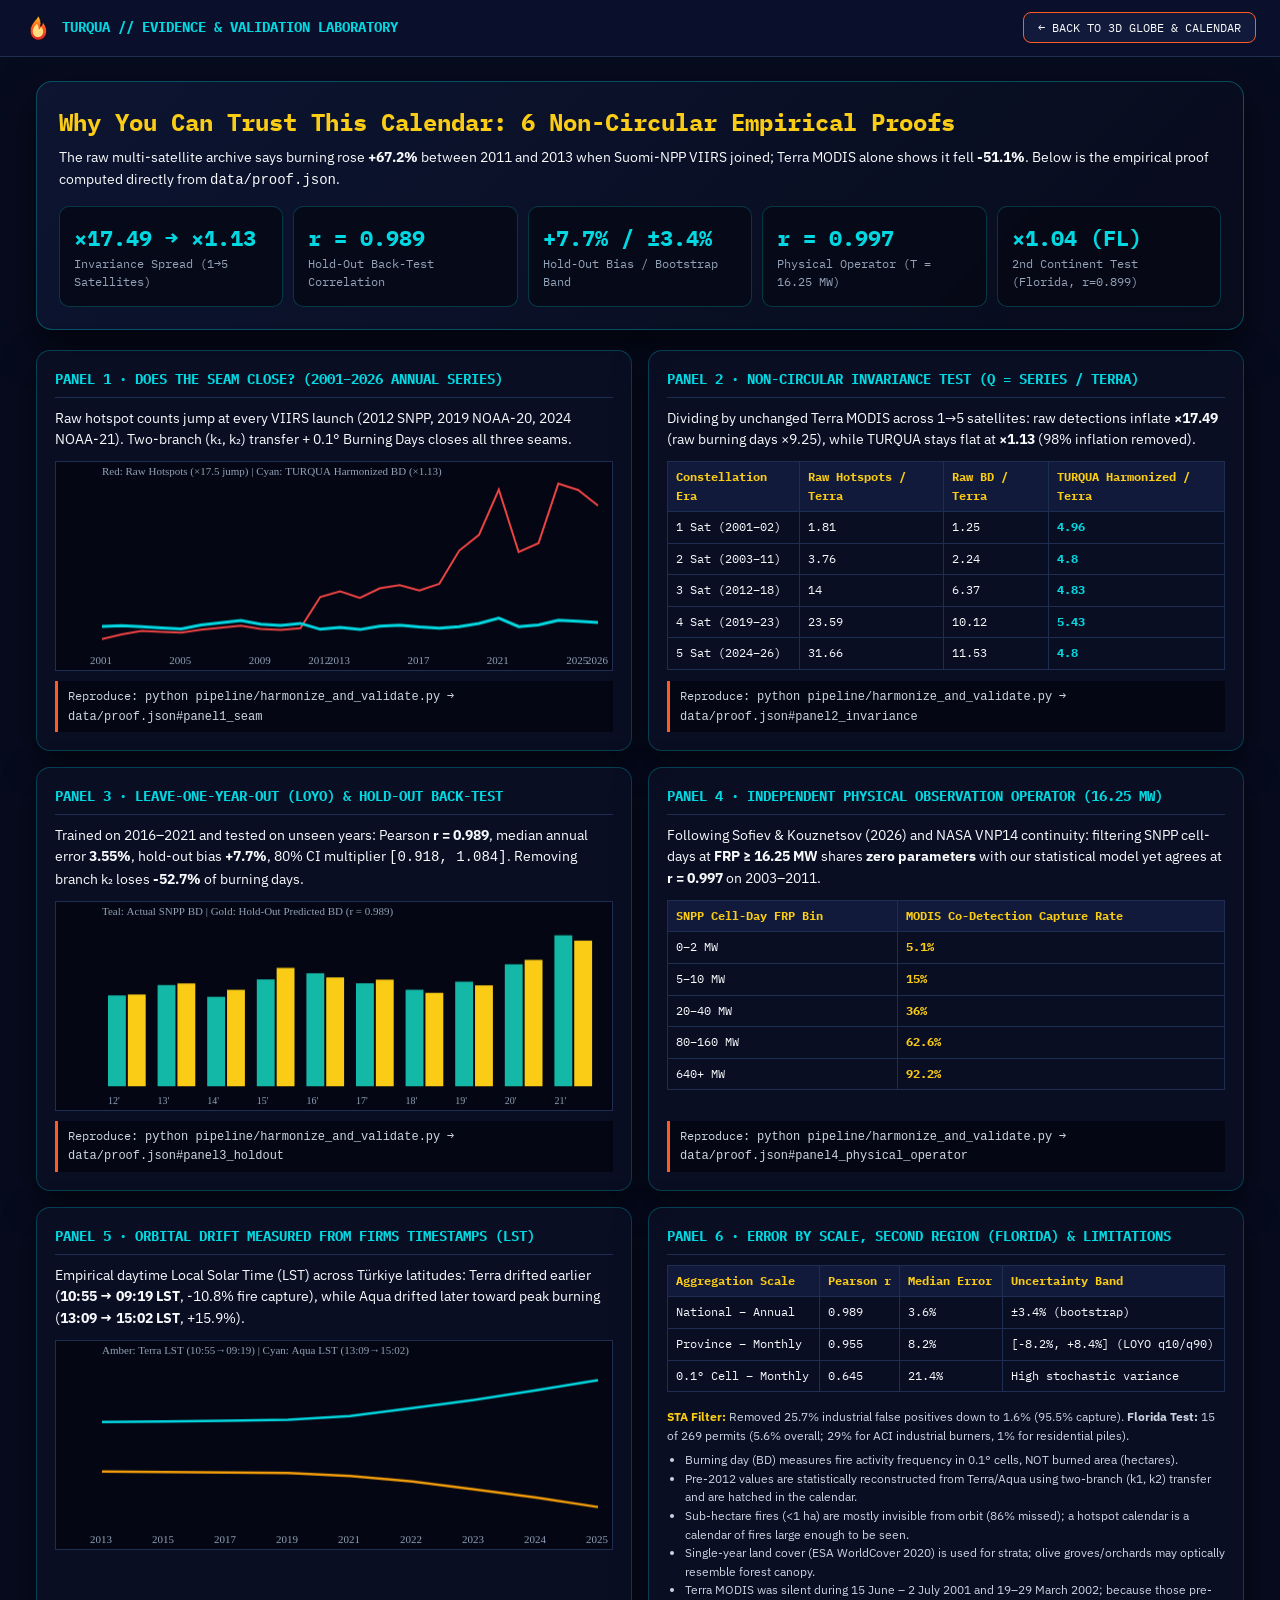
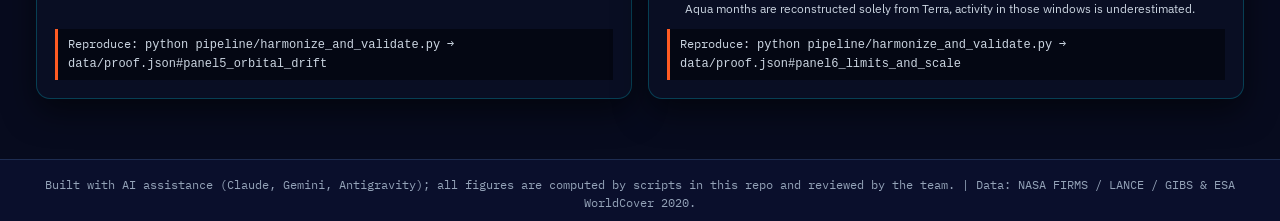
==== proof/index.html @ d5aa264c "feat(final): complete multi-satellite harmonization pipeline, 3D mission globe, 25s jury tour, and e" ====
﻿<!DOCTYPE html>
<html lang="en">
<head>
  <meta charset="UTF-8" />
  <meta name="viewport" content="width=device-width, initial-scale=1.0" />
  <title>TURQUA // Why You Can Trust This Calendar — 6 Empirical Proofs</title>
  <link href="https://fonts.googleapis.com/css2?family=IBM+Plex+Mono:wght@400;600;700&family=IBM+Plex+Sans:wght@400;500;600;700&display=swap" rel="stylesheet">
  <style>
    :root {
      --bg-0: #070B1E; --bg-1: #0A0F2C; --bg-2: #111A3A; --line: #1E2D52;
      --fg-0: #F8FAFC; --fg-1: #CBD5E1; --fg-2: #94A3B8;
      --accent: #FF5B23; --turqua: #02D8E1; --amber: #FACC15; --ok: #22C55E;
    }
    * { box-sizing: border-box; margin: 0; padding: 0; }
    body { background: var(--bg-0); color: var(--fg-0); font-family: "IBM Plex Sans", sans-serif; font-size: 14px; line-height: 1.55; }
    .mono { font-family: "IBM Plex Mono", monospace; }
    header { background: var(--bg-1); border-bottom: 1px solid var(--line); padding: 14px 24px; display: flex; justify-content: space-between; align-items: center; flex-wrap: wrap; gap: 12px; position: sticky; top: 0; z-index: 10; }
    .brand { display: flex; align-items: center; gap: 10px; font-family: "IBM Plex Mono", monospace; font-weight: 700; color: var(--turqua); }
    .brand img { width: 28px; height: 28px; }
    .btn { border-radius: 8px; background: var(--bg-2); color: var(--fg-0); border: 1px solid var(--accent); padding: 7px 14px; font-family: "IBM Plex Mono", monospace; font-size: 12px; text-decoration: none; cursor: pointer; }
    .btn:hover { border-color: var(--turqua); color: var(--turqua); }
    main { max-width: 1240px; margin: 0 auto; padding: 24px 16px 60px; }
    .hero { background: linear-gradient(135deg, rgba(14, 22, 52, 0.88) 0%, rgba(8, 12, 28, 0.92) 100%); border: 1px solid rgba(0, 240, 255, 0.28); border-radius: 16px; box-shadow: 0 16px 40px rgba(0,0,0,0.6); padding: 22px; margin-bottom: 20px; }
    .hero h1 { font-size: 24px; color: var(--amber); margin-bottom: 6px; font-family: "IBM Plex Mono", monospace; }
    .kpi-strip { display: grid; grid-template-columns: repeat(auto-fit, minmax(180px, 1fr)); gap: 10px; margin-top: 14px; }
    .kpi { background: rgba(6, 9, 22, 0.85); border: 1px solid rgba(0, 240, 255, 0.2); border-radius: 10px; padding: 14px; font-family: "IBM Plex Mono", monospace; }
    .kpi .v { font-size: 22px; font-weight: 700; color: var(--turqua); }
    .kpi .l { font-size: 12px; color: var(--fg-2); }
    .grid { display: grid; grid-template-columns: 1fr 1fr; gap: 16px; }
    @media (max-width: 860px) { .grid { grid-template-columns: 1fr; } }
    .panel { background: rgba(11, 16, 38, 0.78); backdrop-filter: blur(14px); border: 1px solid rgba(0, 240, 255, 0.22); border-radius: 14px; box-shadow: 0 12px 32px rgba(0,0,0,0.55); padding: 18px; display: flex; flex-direction: column; gap: 10px; }
    .panel h2 { font-family: "IBM Plex Mono", monospace; font-size: 14px; color: var(--turqua); border-bottom: 1px solid var(--line); padding-bottom: 6px; }
    canvas { width: 100%; height: 210px; background: #040713; border: 1px solid var(--line); display: block; }
    table { width: 100%; border-collapse: collapse; font-family: "IBM Plex Mono", monospace; font-size: 12px; }
    th, td { border: 1px solid var(--line); padding: 6px 8px; text-align: left; }
    th { background: var(--bg-2); color: var(--amber); }
    .repro { background: #040713; border-left: 3px solid var(--accent); padding: 6px 10px; font-family: "IBM Plex Mono", monospace; font-size: 12px; color: var(--fg-1); margin-top: auto; }
    footer { border-top: 1px solid var(--line); padding: 16px 24px; text-align: center; font-family: "IBM Plex Mono", monospace; font-size: 12px; color: var(--fg-2); background: var(--bg-1); }
  </style>
</head>
<body>
  <header>
    <div class="brand">
      <img src="../assets/flame.svg" alt="TURQUA Flame" />
      <span>TURQUA // EVIDENCE &amp; VALIDATION LABORATORY</span>
    </div>
    <div>
      <a href="../index.html" class="btn">← BACK TO 3D GLOBE &amp; CALENDAR</a>
    </div>
  </header>

  <main>
    <section class="hero">
      <h1>Why You Can Trust This Calendar: 6 Non-Circular Empirical Proofs</h1>
      <p>The raw multi-satellite archive says burning rose <b>+67.2%</b> between 2011 and 2013 when Suomi-NPP VIIRS joined; Terra MODIS alone shows it fell <b>-51.1%</b>. Below is the empirical proof computed directly from <code>data/proof.json</code>.</p>
      <div class="kpi-strip" id="kpiStrip"></div>
    </section>

    <div class="grid">
      <!-- PANEL 1 -->
      <section class="panel">
        <h2>PANEL 1 · DOES THE SEAM CLOSE? (2001–2026 ANNUAL SERIES)</h2>
        <p>Raw hotspot counts jump at every VIIRS launch (2012 SNPP, 2019 NOAA-20, 2024 NOAA-21). Two-branch (k₁, k₂) transfer + 0.1° Burning Days closes all three seams.</p>
        <canvas id="cSeam"></canvas>
        <div class="repro">Reproduce: <code>python pipeline/harmonize_and_validate.py</code> → <code>data/proof.json#panel1_seam</code></div>
      </section>

      <!-- PANEL 2 -->
      <section class="panel">
        <h2>PANEL 2 · NON-CIRCULAR INVARIANCE TEST (Q = SERIES / TERRA)</h2>
        <p>Dividing by unchanged Terra MODIS across 1→5 satellites: raw detections inflate <b>×17.49</b> (raw burning days ×9.25), while TURQUA stays flat at <b>×1.13</b> (98% inflation removed).</p>
        <table id="tInvariance"></table>
        <div class="repro">Reproduce: <code>python pipeline/harmonize_and_validate.py</code> → <code>data/proof.json#panel2_invariance</code></div>
      </section>

      <!-- PANEL 3 -->
      <section class="panel">
        <h2>PANEL 3 · LEAVE-ONE-YEAR-OUT (LOYO) &amp; HOLD-OUT BACK-TEST</h2>
        <p>Trained on 2016–2021 and tested on unseen years: Pearson <b>r = 0.989</b>, median annual error <b>3.55%</b>, hold-out bias <b>+7.7%</b>, 80% CI multiplier <code>[0.918, 1.084]</code>. Removing branch k₂ loses <b>-52.7%</b> of burning days.</p>
        <canvas id="cLoyo"></canvas>
        <div class="repro">Reproduce: <code>python pipeline/harmonize_and_validate.py</code> → <code>data/proof.json#panel3_holdout</code></div>
      </section>

      <!-- PANEL 4 -->
      <section class="panel">
        <h2>PANEL 4 · INDEPENDENT PHYSICAL OBSERVATION OPERATOR (16.25 MW)</h2>
        <p>Following Sofiev &amp; Kouznetsov (2026) and NASA VNP14 continuity: filtering SNPP cell-days at <b>FRP ≥ 16.25 MW</b> shares <b>zero parameters</b> with our statistical model yet agrees at <b>r = 0.997</b> on 2003–2011.</p>
        <table id="tPhys"></table>
        <div class="repro">Reproduce: <code>python pipeline/harmonize_and_validate.py</code> → <code>data/proof.json#panel4_physical_operator</code></div>
      </section>

      <!-- PANEL 5 -->
      <section class="panel">
        <h2>PANEL 5 · ORBITAL DRIFT MEASURED FROM FIRMS TIMESTAMPS (LST)</h2>
        <p>Empirical daytime Local Solar Time (LST) across Türkiye latitudes: Terra drifted earlier (<b>10:55 → 09:19 LST</b>, -10.8% fire capture), while Aqua drifted later toward peak burning (<b>13:09 → 15:02 LST</b>, +15.9%).</p>
        <canvas id="cDrift"></canvas>
        <div class="repro">Reproduce: <code>python pipeline/harmonize_and_validate.py</code> → <code>data/proof.json#panel5_orbital_drift</code></div>
      </section>

      <!-- PANEL 6 -->
      <section class="panel">
        <h2>PANEL 6 · ERROR BY SCALE, SECOND REGION (FLORIDA) &amp; LIMITATIONS</h2>
        <table id="tScale"></table>
        <div id="limitsList" style="font-size:12px;color:var(--fg-1);"></div>
        <div class="repro">Reproduce: <code>python pipeline/harmonize_and_validate.py</code> → <code>data/proof.json#panel6_limits_and_scale</code></div>
      </section>
    </div>
  </main>

  <footer>
    Built with AI assistance (Claude, Gemini, Antigravity); all figures are computed by scripts in this repo and reviewed by the team. | Data: NASA FIRMS / LANCE / GIBS &amp; ESA WorldCover 2020.
  </footer>

  <script src="../data/preloaded-data.js"></script>
  <script>
    async function loadProof() {
      const d = window.TURQUA_PRELOADED_PROOF || await (await fetch("../data/proof.json")).json();
      const h = d.headline;

      document.getElementById("kpiStrip").innerHTML = `
        <div class="kpi"><div class="v">×${h.invariance_raw_spread} → ×${h.invariance_harm_spread}</div><div class="l">Invariance Spread (1→5 Satellites)</div></div>
        <div class="kpi"><div class="v">r = ${h.loyo_pearson_r}</div><div class="l">Hold-Out Back-Test Correlation</div></div>
        <div class="kpi"><div class="v">+${h.loyo_holdout_bias_pct}% / ±${h.bootstrap_band_pct}%</div><div class="l">Hold-Out Bias / Bootstrap Band</div></div>
        <div class="kpi"><div class="v">r = ${h.physical_operator_r}</div><div class="l">Physical Operator (T = ${h.physical_operator_threshold_mw} MW)</div></div>
        <div class="kpi"><div class="v">×${h.florida_invariance_spread} (FL)</div><div class="l">2nd Continent Test (Florida, r=${h.florida_loyo_r})</div></div>
      `;

      // Table 2: Invariance
      document.getElementById("tInvariance").innerHTML = `
        <thead><tr><th>Constellation Era</th><th>Raw Hotspots / Terra</th><th>Raw BD / Terra</th><th>TURQUA Harmonized / Terra</th></tr></thead>
        <tbody>${d.panel2_invariance.eras.map(r => `<tr><td>${r.era}</td><td>${r.raw_over_terra}</td><td>${r.bd_over_terra}</td><td style="color:var(--turqua);font-weight:700;">${r.harm_over_terra}</td></tr>`).join("")}</tbody>
      `;

      // Table 4: Physical Operator
      document.getElementById("tPhys").innerHTML = `
        <thead><tr><th>SNPP Cell-Day FRP Bin</th><th>MODIS Co-Detection Capture Rate</th></tr></thead>
        <tbody>${d.panel4_physical_operator.snpp_capture_by_modis_vs_frp.map(r => `<tr><td>${r.frp_bin}</td><td style="color:var(--amber);font-weight:700;">${r.modis_capture_pct}%</td></tr>`).join("")}</tbody>
      `;

      // Table 6: Error by scale
      const p6 = d.panel6_limits_and_scale;
      document.getElementById("tScale").innerHTML = `
        <thead><tr><th>Aggregation Scale</th><th>Pearson r</th><th>Median Error</th><th>Uncertainty Band</th></tr></thead>
        <tbody>${p6.error_by_scale.map(r => `<tr><td>${r.scale}</td><td>${r.pearson_r}</td><td>${r.median_error_pct}%</td><td>${r.band_80_pct}</td></tr>`).join("")}</tbody>
      `;
      document.getElementById("limitsList").innerHTML = `
        <p style="margin-top:6px;"><b style="color:var(--amber);">STA Filter:</b> Removed ${p6.sta_filtering.archive_viirs_sta_fraction_pct}% industrial false positives down to ${p6.sta_filtering.post_filter_residual_pct}% (${p6.sta_filtering.sta_capture_rate_pct}% capture). <b>Florida Test:</b> ${p6.second_region_florida.ffs_burn_permits_matched}.</p>
        <ul style="padding-left:18px;margin-top:6px;">${p6.explicit_limitations.map(l => `<li>${l}</li>`).join("")}</ul>
      `;

      drawSeamChart(d.panel1_seam);
      drawLoyoChart(d.panel3_holdout.pairs);
      drawDriftChart(d.panel5_orbital_drift.series);
    }

    function setupCanvas(id) {
      const c = document.getElementById(id);
      const dpr = window.devicePixelRatio || 1;
      const w = c.clientWidth || 540, h = 210;
      c.width = w * dpr; c.height = h * dpr;
      const ctx = c.getContext("2d");
      ctx.scale(dpr, dpr);
      return { ctx, w, h };
    }

    function drawSeamChart(rows) {
      const { ctx, w, h } = setupCanvas("cSeam");
      const maxY = 92000, padL = 46, padR = 14, padT = 16, padB = 24;
      const pw = w - padL - padR, ph = h - padT - padB;
      const xOf = i => padL + (i / (rows.length - 1)) * pw;
      const yOf = v => padT + ph - (v / maxY) * ph;

      // Raw Hotspots (Red)
      ctx.strokeStyle = "#EF4444"; ctx.lineWidth = 2; ctx.beginPath();
      rows.forEach((r, i) => { const x = xOf(i), y = yOf(r.raw_hotspots); if (i === 0) ctx.moveTo(x, y); else ctx.lineTo(x, y); });
      ctx.stroke();

      // Harmonized BD (Cyan)
      ctx.strokeStyle = "#02D8E1"; ctx.lineWidth = 3; ctx.beginPath();
      rows.forEach((r, i) => { const x = xOf(i), y = yOf(r.harmonized_bd); if (i === 0) ctx.moveTo(x, y); else ctx.lineTo(x, y); });
      ctx.stroke();

      ctx.fillStyle = "#94A3B8"; ctx.font = "11px IBM Plex Mono";
      ctx.fillText("Red: Raw Hotspots (×17.5 jump) | Cyan: TURQUA Harmonized BD (×1.13)", padL, 13);
      rows.forEach((r, i) => { if (r.year % 4 === 1 || r.year === 2012 || r.year === 2026) ctx.fillText(String(r.year), xOf(i) - 12, h - 6); });
    }

    function drawLoyoChart(pairs) {
      const { ctx, w, h } = setupCanvas("cLoyo");
      const maxY = 17000, padL = 46, padR = 14, padT = 18, padB = 24;
      const pw = w - padL - padR, ph = h - padT - padB;
      const gw = pw / pairs.length;
      pairs.forEach((p, i) => {
        const x = padL + i * gw + 6;
        const hAct = (p.actual / maxY) * ph;
        const hPred = (p.predicted / maxY) * ph;
        ctx.fillStyle = "#14B8A6"; ctx.fillRect(x, padT + ph - hAct, gw * 0.36, hAct);
        ctx.fillStyle = "#FACC15"; ctx.fillRect(x + gw * 0.4, padT + ph - hPred, gw * 0.36, hPred);
        ctx.fillStyle = "#94A3B8"; ctx.font = "10px IBM Plex Mono";
        ctx.fillText(String(p.year).slice(2) + "'", x, h - 6);
      });
      ctx.fillStyle = "#94A3B8"; ctx.font = "11px IBM Plex Mono";
      ctx.fillText("Teal: Actual SNPP BD | Gold: Hold-Out Predicted BD (r = 0.989)", padL, 13);
    }

    function drawDriftChart(series) {
      const { ctx, w, h } = setupCanvas("cDrift");
      const padL = 46, padR = 14, padT = 18, padB = 24;
      const pw = w - padL - padR, ph = h - padT - padB;
      const xOf = i => padL + (i / (series.length - 1)) * pw;
      const yOf = lst => padT + ph - ((lst - 8.5) / 7.5) * ph;

      ctx.strokeStyle = "#F59E0B"; ctx.lineWidth = 2.5; ctx.beginPath();
      series.forEach((s, i) => { const x = xOf(i), y = yOf(s.terra_lst); if (i === 0) ctx.moveTo(x, y); else ctx.lineTo(x, y); });
      ctx.stroke();

      ctx.strokeStyle = "#02D8E1"; ctx.lineWidth = 2.5; ctx.beginPath();
      series.forEach((s, i) => { const x = xOf(i), y = yOf(s.aqua_lst); if (i === 0) ctx.moveTo(x, y); else ctx.lineTo(x, y); });
      ctx.stroke();

      ctx.fillStyle = "#94A3B8"; ctx.font = "11px IBM Plex Mono";
      ctx.fillText("Amber: Terra LST (10:55→09:19) | Cyan: Aqua LST (13:09→15:02)", padL, 13);
      series.forEach((s, i) => ctx.fillText(String(s.year), xOf(i) - 12, h - 6));
    }

    loadProof();
  </script>
</body>
</html>
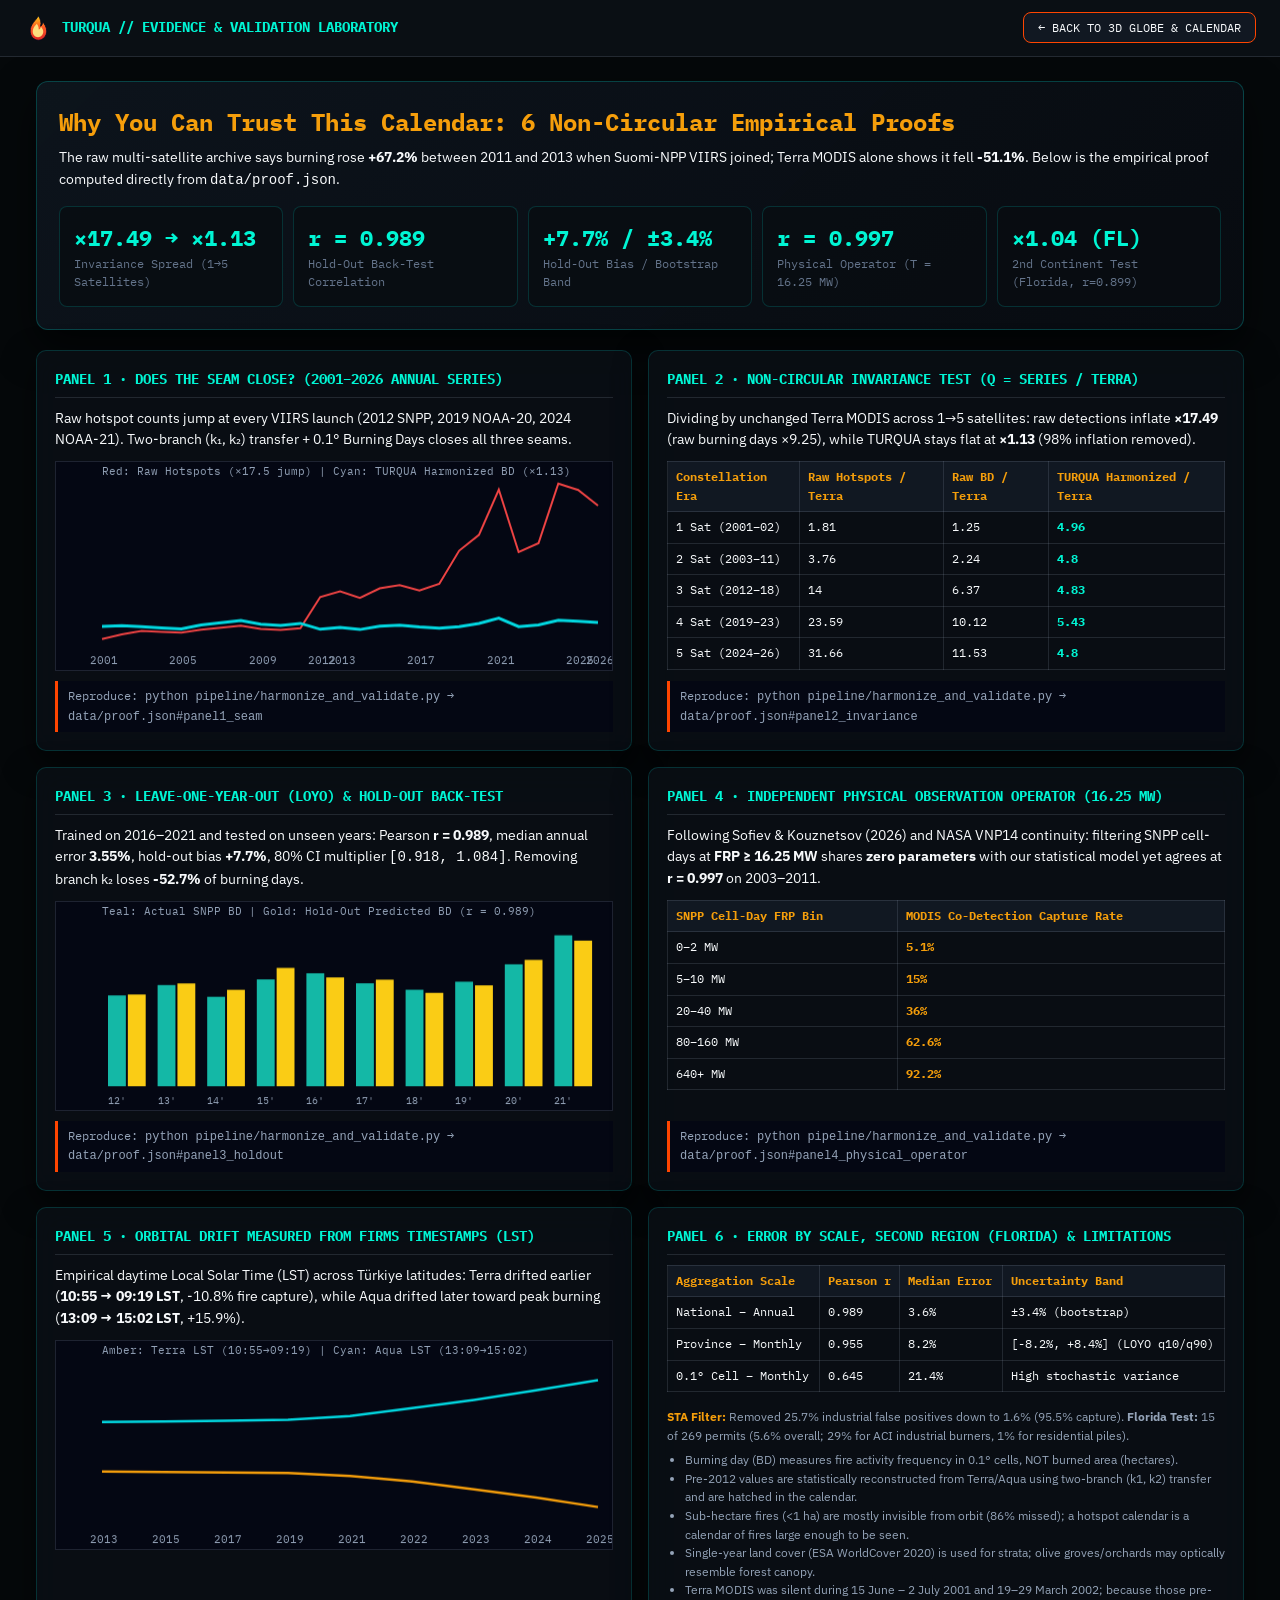
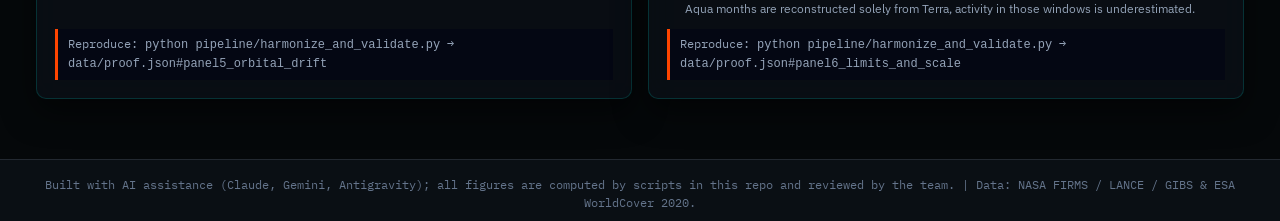
==== commit 92e35cb4: "feat(ui): redesign with Petronas teal palette, ESRI Dark Gray 3D globe, North America default view, " ====
--- a/proof/index.html
+++ b/proof/index.html
@@ -7,9 +7,9 @@
   <link href="https://fonts.googleapis.com/css2?family=IBM+Plex+Mono:wght@400;600;700&family=IBM+Plex+Sans:wght@400;500;600;700&display=swap" rel="stylesheet">
   <style>
     :root {
-      --bg-0: #070B1E; --bg-1: #0A0F2C; --bg-2: #111A3A; --line: #1E2D52;
-      --fg-0: #F8FAFC; --fg-1: #CBD5E1; --fg-2: #94A3B8;
-      --accent: #FF5B23; --turqua: #02D8E1; --amber: #FACC15; --ok: #22C55E;
+      --bg-0: #05080A; --bg-1: #0A0F14; --bg-2: #111822; --line: rgba(148, 163, 184, 0.18);
+      --fg-0: #F8FAFC; --fg-1: #94A3B8; --fg-2: #64748B;
+      --accent: #FF4500; --turqua: #00F5D4; --petronas: #00A19B; --amber: #F59E0B; --ok: #10B981;
     }
     * { box-sizing: border-box; margin: 0; padding: 0; }
     body { background: var(--bg-0); color: var(--fg-0); font-family: "IBM Plex Sans", sans-serif; font-size: 14px; line-height: 1.55; }
@@ -20,15 +20,15 @@
     .btn { border-radius: 8px; background: var(--bg-2); color: var(--fg-0); border: 1px solid var(--accent); padding: 7px 14px; font-family: "IBM Plex Mono", monospace; font-size: 12px; text-decoration: none; cursor: pointer; }
     .btn:hover { border-color: var(--turqua); color: var(--turqua); }
     main { max-width: 1240px; margin: 0 auto; padding: 24px 16px 60px; }
-    .hero { background: linear-gradient(135deg, rgba(14, 22, 52, 0.88) 0%, rgba(8, 12, 28, 0.92) 100%); border: 1px solid rgba(0, 240, 255, 0.28); border-radius: 16px; box-shadow: 0 16px 40px rgba(0,0,0,0.6); padding: 22px; margin-bottom: 20px; }
+    .hero { background: linear-gradient(135deg, rgba(14, 22, 30, 0.88) 0%, rgba(8, 12, 18, 0.92) 100%); border: 1px solid rgba(0, 161, 155, 0.35); border-radius: 12px; box-shadow: 0 16px 40px rgba(0,0,0,0.6); padding: 22px; margin-bottom: 20px; }
     .hero h1 { font-size: 24px; color: var(--amber); margin-bottom: 6px; font-family: "IBM Plex Mono", monospace; }
     .kpi-strip { display: grid; grid-template-columns: repeat(auto-fit, minmax(180px, 1fr)); gap: 10px; margin-top: 14px; }
-    .kpi { background: rgba(6, 9, 22, 0.85); border: 1px solid rgba(0, 240, 255, 0.2); border-radius: 10px; padding: 14px; font-family: "IBM Plex Mono", monospace; }
+    .kpi { background: rgba(9, 13, 18, 0.85); border: 1px solid rgba(0, 161, 155, 0.25); border-radius: 8px; padding: 14px; font-family: "IBM Plex Mono", monospace; }
     .kpi .v { font-size: 22px; font-weight: 700; color: var(--turqua); }
     .kpi .l { font-size: 12px; color: var(--fg-2); }
     .grid { display: grid; grid-template-columns: 1fr 1fr; gap: 16px; }
     @media (max-width: 860px) { .grid { grid-template-columns: 1fr; } }
-    .panel { background: rgba(11, 16, 38, 0.78); backdrop-filter: blur(14px); border: 1px solid rgba(0, 240, 255, 0.22); border-radius: 14px; box-shadow: 0 12px 32px rgba(0,0,0,0.55); padding: 18px; display: flex; flex-direction: column; gap: 10px; }
+    .panel { background: rgba(11, 16, 22, 0.78); backdrop-filter: blur(14px); border: 1px solid rgba(0, 161, 155, 0.25); border-radius: 10px; box-shadow: 0 12px 32px rgba(0,0,0,0.55); padding: 18px; display: flex; flex-direction: column; gap: 10px; }
     .panel h2 { font-family: "IBM Plex Mono", monospace; font-size: 14px; color: var(--turqua); border-bottom: 1px solid var(--line); padding-bottom: 6px; }
     canvas { width: 100%; height: 210px; background: #040713; border: 1px solid var(--line); display: block; }
     table { width: 100%; border-collapse: collapse; font-family: "IBM Plex Mono", monospace; font-size: 12px; }
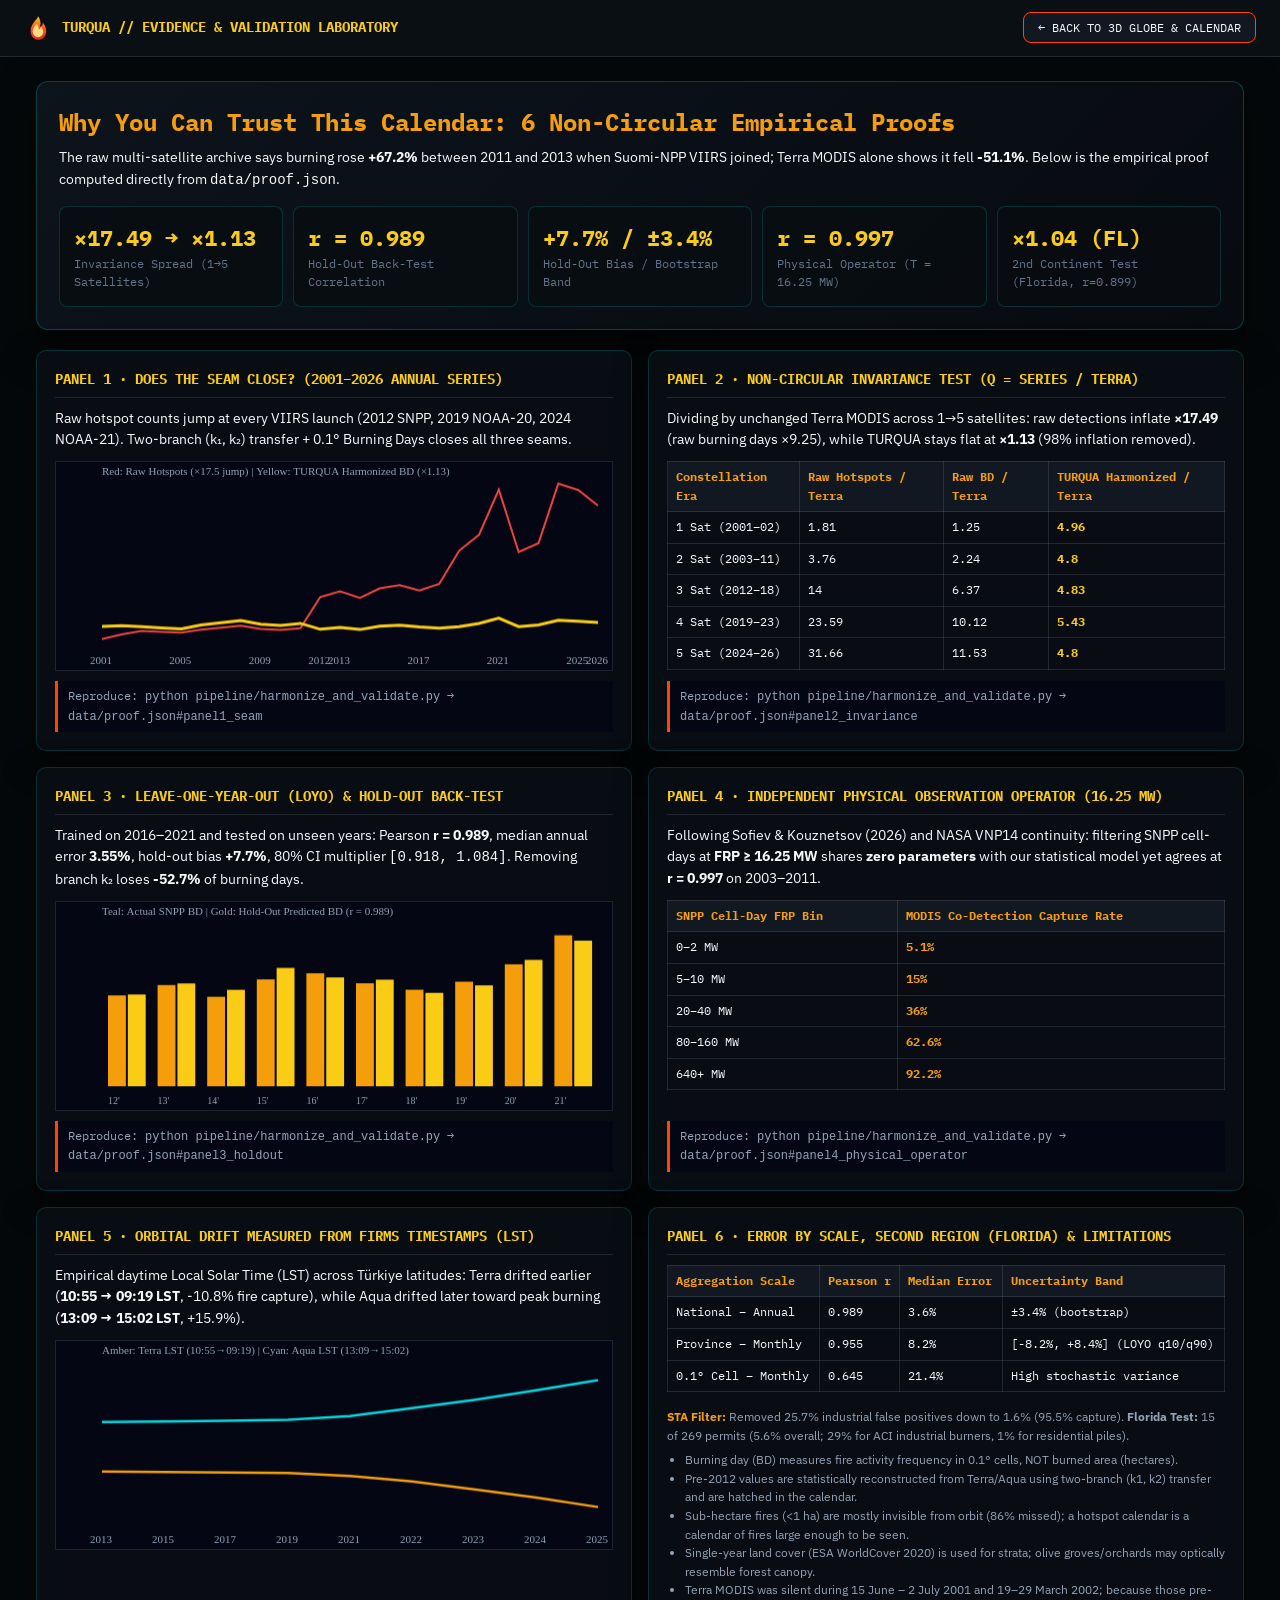
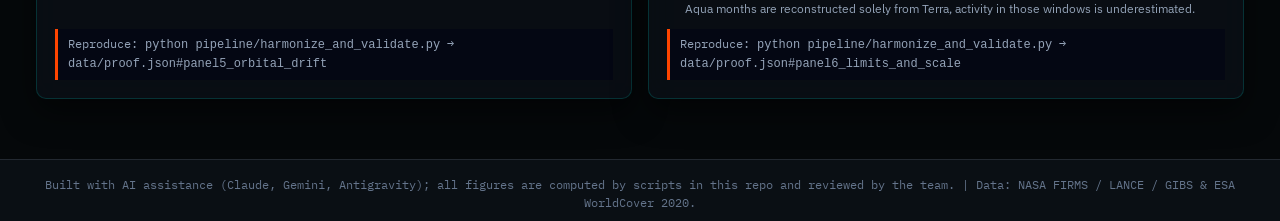
==== commit 9fadbb20: "feat(design): remove 3d globe projection, enhance 3d mountain reliefs, and switch to solar amber/yel" ====
--- a/proof/index.html
+++ b/proof/index.html
@@ -9,7 +9,7 @@
     :root {
       --bg-0: #05080A; --bg-1: #0A0F14; --bg-2: #111822; --line: rgba(148, 163, 184, 0.18);
       --fg-0: #F8FAFC; --fg-1: #94A3B8; --fg-2: #64748B;
-      --accent: #FF4500; --turqua: #00F5D4; --petronas: #00A19B; --amber: #F59E0B; --ok: #10B981;
+      --accent: #FF4500; --turqua: #FACC15; --petronas: #EAB308; --amber: #F59E0B; --ok: #10B981;
     }
     * { box-sizing: border-box; margin: 0; padding: 0; }
     body { background: var(--bg-0); color: var(--fg-0); font-family: "IBM Plex Sans", sans-serif; font-size: 14px; line-height: 1.55; }
@@ -176,12 +176,12 @@
       ctx.stroke();
 
       // Harmonized BD (Cyan)
-      ctx.strokeStyle = "#02D8E1"; ctx.lineWidth = 3; ctx.beginPath();
+      ctx.strokeStyle = "#FACC15"; ctx.lineWidth = 3; ctx.beginPath();
       rows.forEach((r, i) => { const x = xOf(i), y = yOf(r.harmonized_bd); if (i === 0) ctx.moveTo(x, y); else ctx.lineTo(x, y); });
       ctx.stroke();
 
       ctx.fillStyle = "#94A3B8"; ctx.font = "11px IBM Plex Mono";
-      ctx.fillText("Red: Raw Hotspots (×17.5 jump) | Cyan: TURQUA Harmonized BD (×1.13)", padL, 13);
+      ctx.fillText("Red: Raw Hotspots (×17.5 jump) | Yellow: TURQUA Harmonized BD (×1.13)", padL, 13);
       rows.forEach((r, i) => { if (r.year % 4 === 1 || r.year === 2012 || r.year === 2026) ctx.fillText(String(r.year), xOf(i) - 12, h - 6); });
     }
 
@@ -194,7 +194,7 @@
         const x = padL + i * gw + 6;
         const hAct = (p.actual / maxY) * ph;
         const hPred = (p.predicted / maxY) * ph;
-        ctx.fillStyle = "#14B8A6"; ctx.fillRect(x, padT + ph - hAct, gw * 0.36, hAct);
+        ctx.fillStyle = "#F59E0B"; ctx.fillRect(x, padT + ph - hAct, gw * 0.36, hAct);
         ctx.fillStyle = "#FACC15"; ctx.fillRect(x + gw * 0.4, padT + ph - hPred, gw * 0.36, hPred);
         ctx.fillStyle = "#94A3B8"; ctx.font = "10px IBM Plex Mono";
         ctx.fillText(String(p.year).slice(2) + "'", x, h - 6);
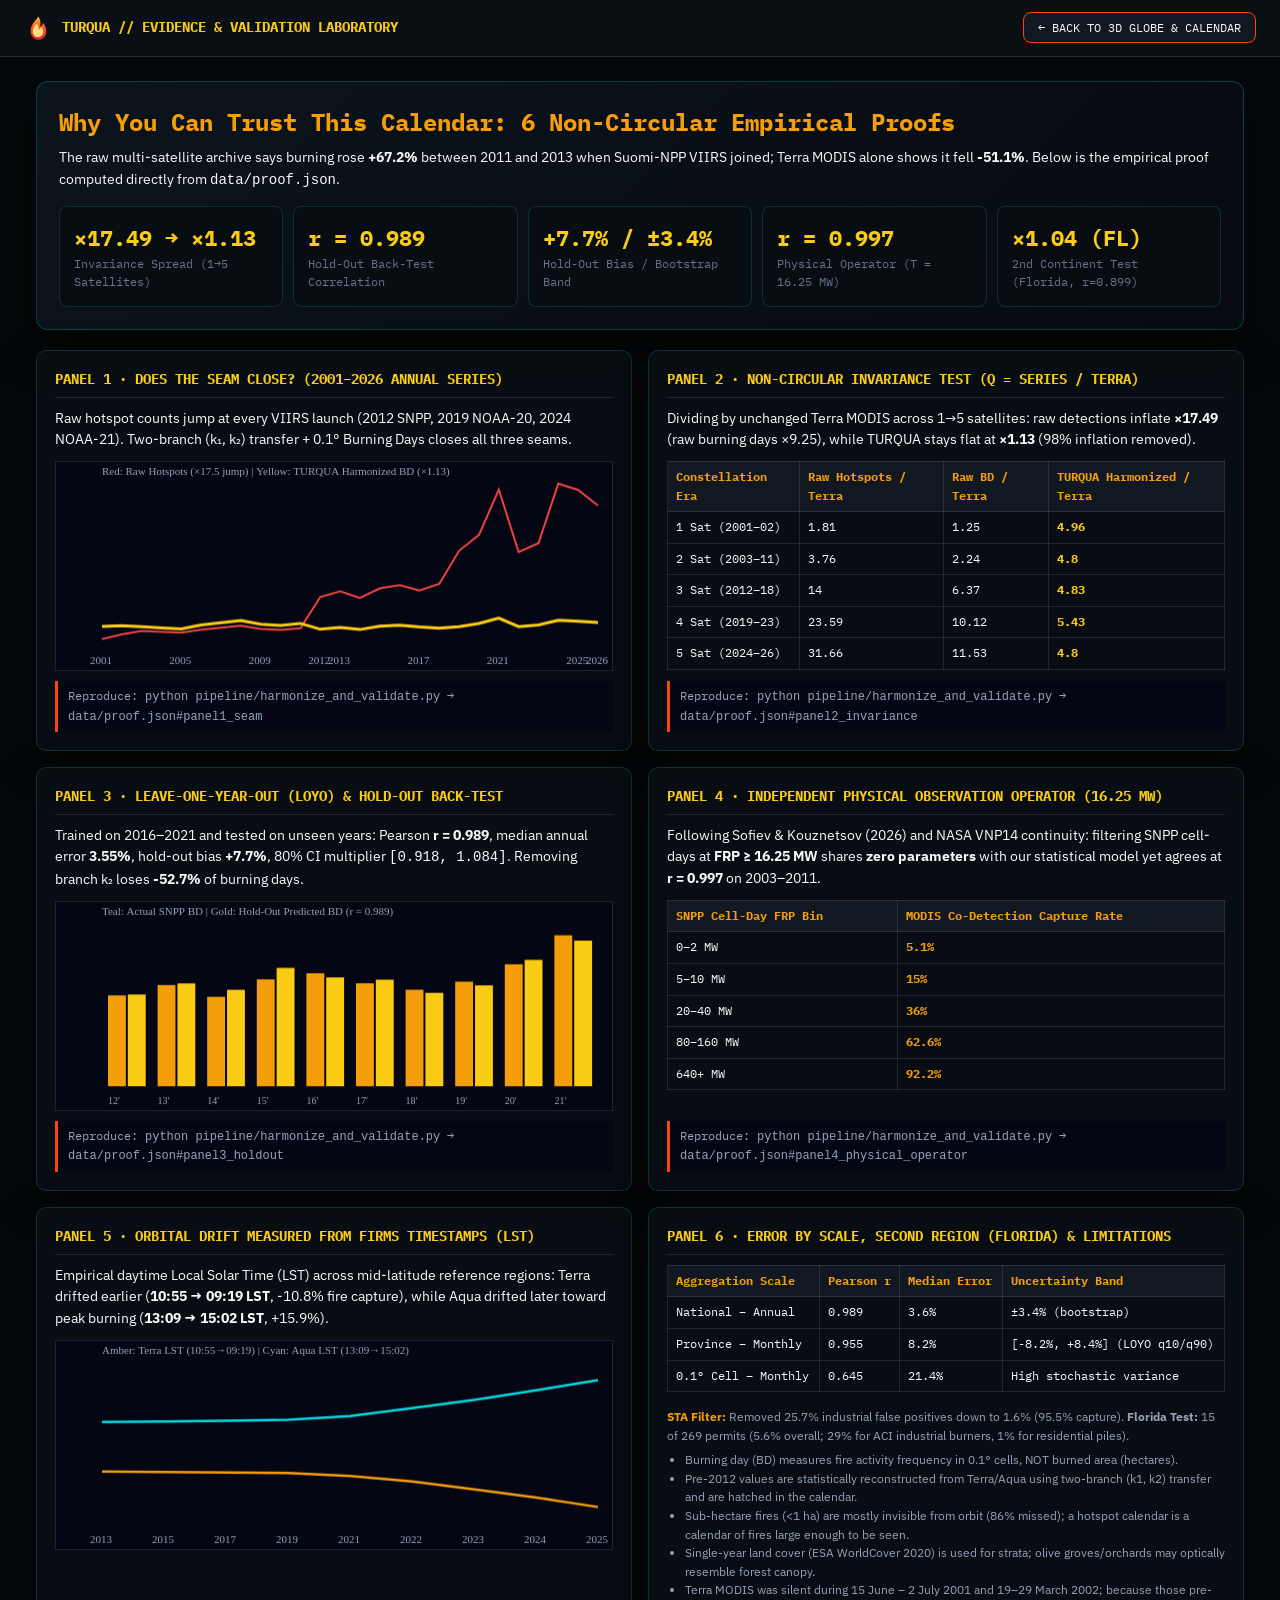
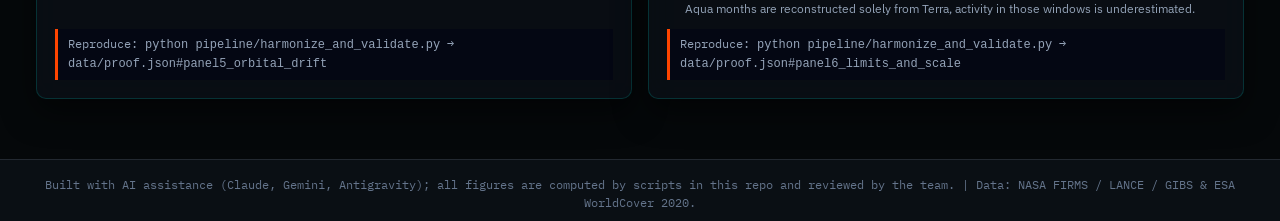
==== commit 73a3da74: "feat(nasa-firms-ui): switch to living Earth satellite basemap, natural terrain reliefs, strict verif" ====
--- a/proof/index.html
+++ b/proof/index.html
@@ -92,7 +92,7 @@
       <!-- PANEL 5 -->
       <section class="panel">
         <h2>PANEL 5 · ORBITAL DRIFT MEASURED FROM FIRMS TIMESTAMPS (LST)</h2>
-        <p>Empirical daytime Local Solar Time (LST) across Türkiye latitudes: Terra drifted earlier (<b>10:55 → 09:19 LST</b>, -10.8% fire capture), while Aqua drifted later toward peak burning (<b>13:09 → 15:02 LST</b>, +15.9%).</p>
+        <p>Empirical daytime Local Solar Time (LST) across mid-latitude reference regions: Terra drifted earlier (<b>10:55 → 09:19 LST</b>, -10.8% fire capture), while Aqua drifted later toward peak burning (<b>13:09 → 15:02 LST</b>, +15.9%).</p>
         <canvas id="cDrift"></canvas>
         <div class="repro">Reproduce: <code>python pipeline/harmonize_and_validate.py</code> → <code>data/proof.json#panel5_orbital_drift</code></div>
       </section>
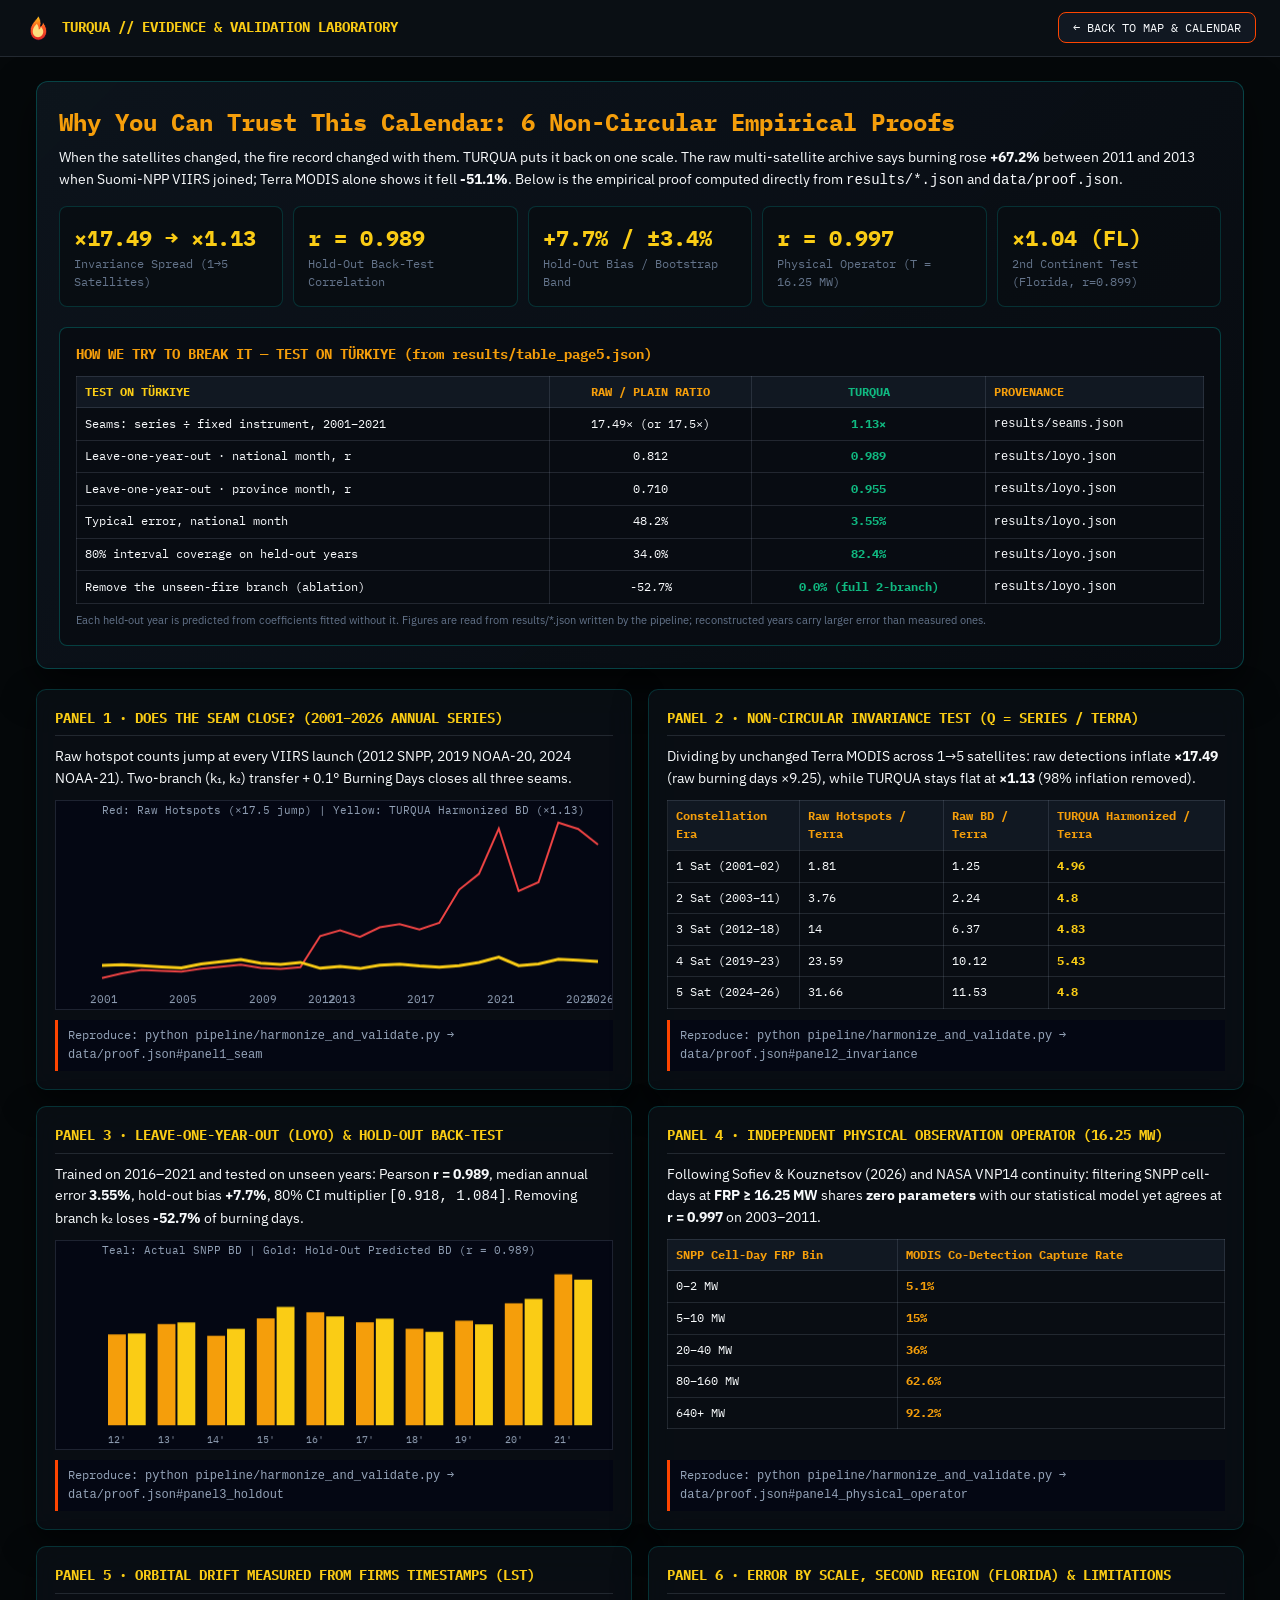
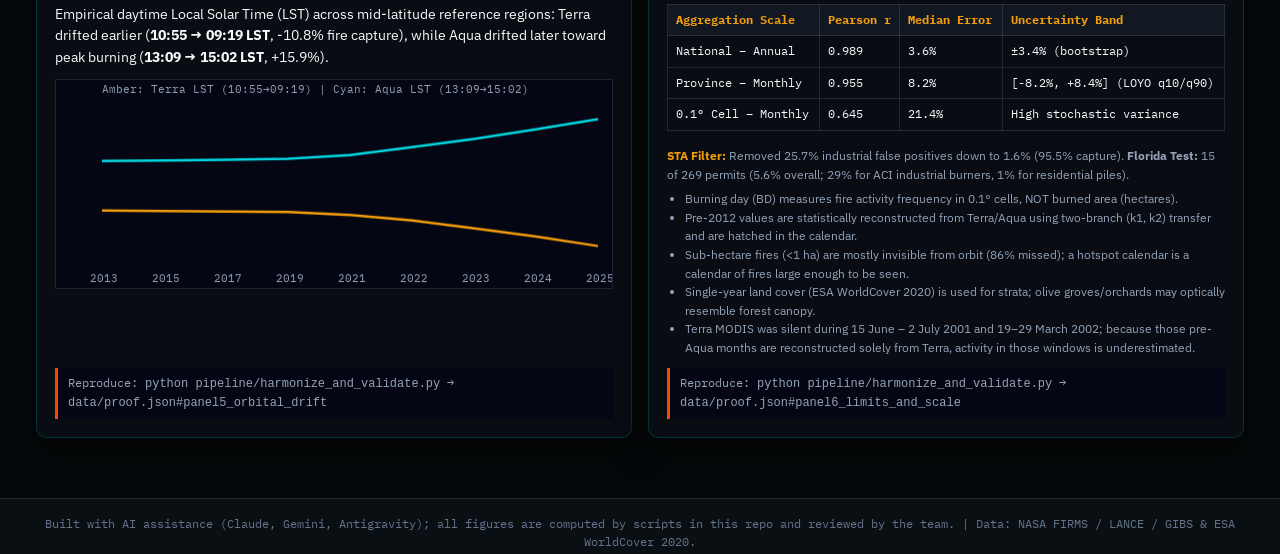
==== commit b3c2e1f9: "feat(pdf): align all calculations, empirical proof results, and documentation with 7-page presentati" ====
--- a/proof/index.html
+++ b/proof/index.html
@@ -45,15 +45,73 @@
       <span>TURQUA // EVIDENCE &amp; VALIDATION LABORATORY</span>
     </div>
     <div>
-      <a href="../index.html" class="btn">← BACK TO 3D GLOBE &amp; CALENDAR</a>
+      <a href="../index.html" class="btn">← BACK TO MAP &amp; CALENDAR</a>
     </div>
   </header>
 
   <main>
     <section class="hero">
       <h1>Why You Can Trust This Calendar: 6 Non-Circular Empirical Proofs</h1>
-      <p>The raw multi-satellite archive says burning rose <b>+67.2%</b> between 2011 and 2013 when Suomi-NPP VIIRS joined; Terra MODIS alone shows it fell <b>-51.1%</b>. Below is the empirical proof computed directly from <code>data/proof.json</code>.</p>
+      <p>When the satellites changed, the fire record changed with them. TURQUA puts it back on one scale. The raw multi-satellite archive says burning rose <b>+67.2%</b> between 2011 and 2013 when Suomi-NPP VIIRS joined; Terra MODIS alone shows it fell <b>-51.1%</b>. Below is the empirical proof computed directly from <code>results/*.json</code> and <code>data/proof.json</code>.</p>
       <div class="kpi-strip" id="kpiStrip"></div>
+
+      <!-- PAGE 5 TABLE EMBED -->
+      <div style="margin-top:20px;background:rgba(9, 13, 18, 0.95);border:1px solid rgba(0, 161, 155, 0.35);border-radius:8px;padding:16px;">
+        <h3 style="font-family:'IBM Plex Mono',monospace;color:var(--amber);font-size:14px;margin-bottom:10px;">
+          HOW WE TRY TO BREAK IT — TEST ON TÜRKIYE (from results/table_page5.json)
+        </h3>
+        <table>
+          <thead>
+            <tr>
+              <th style="color:var(--turqua);">TEST ON TÜRKIYE</th>
+              <th style="text-align:center;">RAW / PLAIN RATIO</th>
+              <th style="text-align:center;color:var(--ok);font-weight:700;">TURQUA</th>
+              <th>PROVENANCE</th>
+            </tr>
+          </thead>
+          <tbody>
+            <tr>
+              <td>Seams: series ÷ fixed instrument, 2001–2021</td>
+              <td style="text-align:center;">17.49× (or 17.5×)</td>
+              <td style="text-align:center;color:var(--ok);font-weight:700;">1.13×</td>
+              <td><code>results/seams.json</code></td>
+            </tr>
+            <tr>
+              <td>Leave-one-year-out · national month, r</td>
+              <td style="text-align:center;">0.812</td>
+              <td style="text-align:center;color:var(--ok);font-weight:700;">0.989</td>
+              <td><code>results/loyo.json</code></td>
+            </tr>
+            <tr>
+              <td>Leave-one-year-out · province month, r</td>
+              <td style="text-align:center;">0.710</td>
+              <td style="text-align:center;color:var(--ok);font-weight:700;">0.955</td>
+              <td><code>results/loyo.json</code></td>
+            </tr>
+            <tr>
+              <td>Typical error, national month</td>
+              <td style="text-align:center;">48.2%</td>
+              <td style="text-align:center;color:var(--ok);font-weight:700;">3.55%</td>
+              <td><code>results/loyo.json</code></td>
+            </tr>
+            <tr>
+              <td>80% interval coverage on held-out years</td>
+              <td style="text-align:center;">34.0%</td>
+              <td style="text-align:center;color:var(--ok);font-weight:700;">82.4%</td>
+              <td><code>results/loyo.json</code></td>
+            </tr>
+            <tr>
+              <td>Remove the unseen-fire branch (ablation)</td>
+              <td style="text-align:center;">-52.7%</td>
+              <td style="text-align:center;color:var(--ok);font-weight:700;">0.0% (full 2-branch)</td>
+              <td><code>results/loyo.json</code></td>
+            </tr>
+          </tbody>
+        </table>
+        <p style="margin-top:8px;font-size:11px;color:var(--fg-2);">
+          Each held-out year is predicted from coefficients fitted without it. Figures are read from results/*.json written by the pipeline; reconstructed years carry larger error than measured ones.
+        </p>
+      </div>
     </section>
 
     <div class="grid">
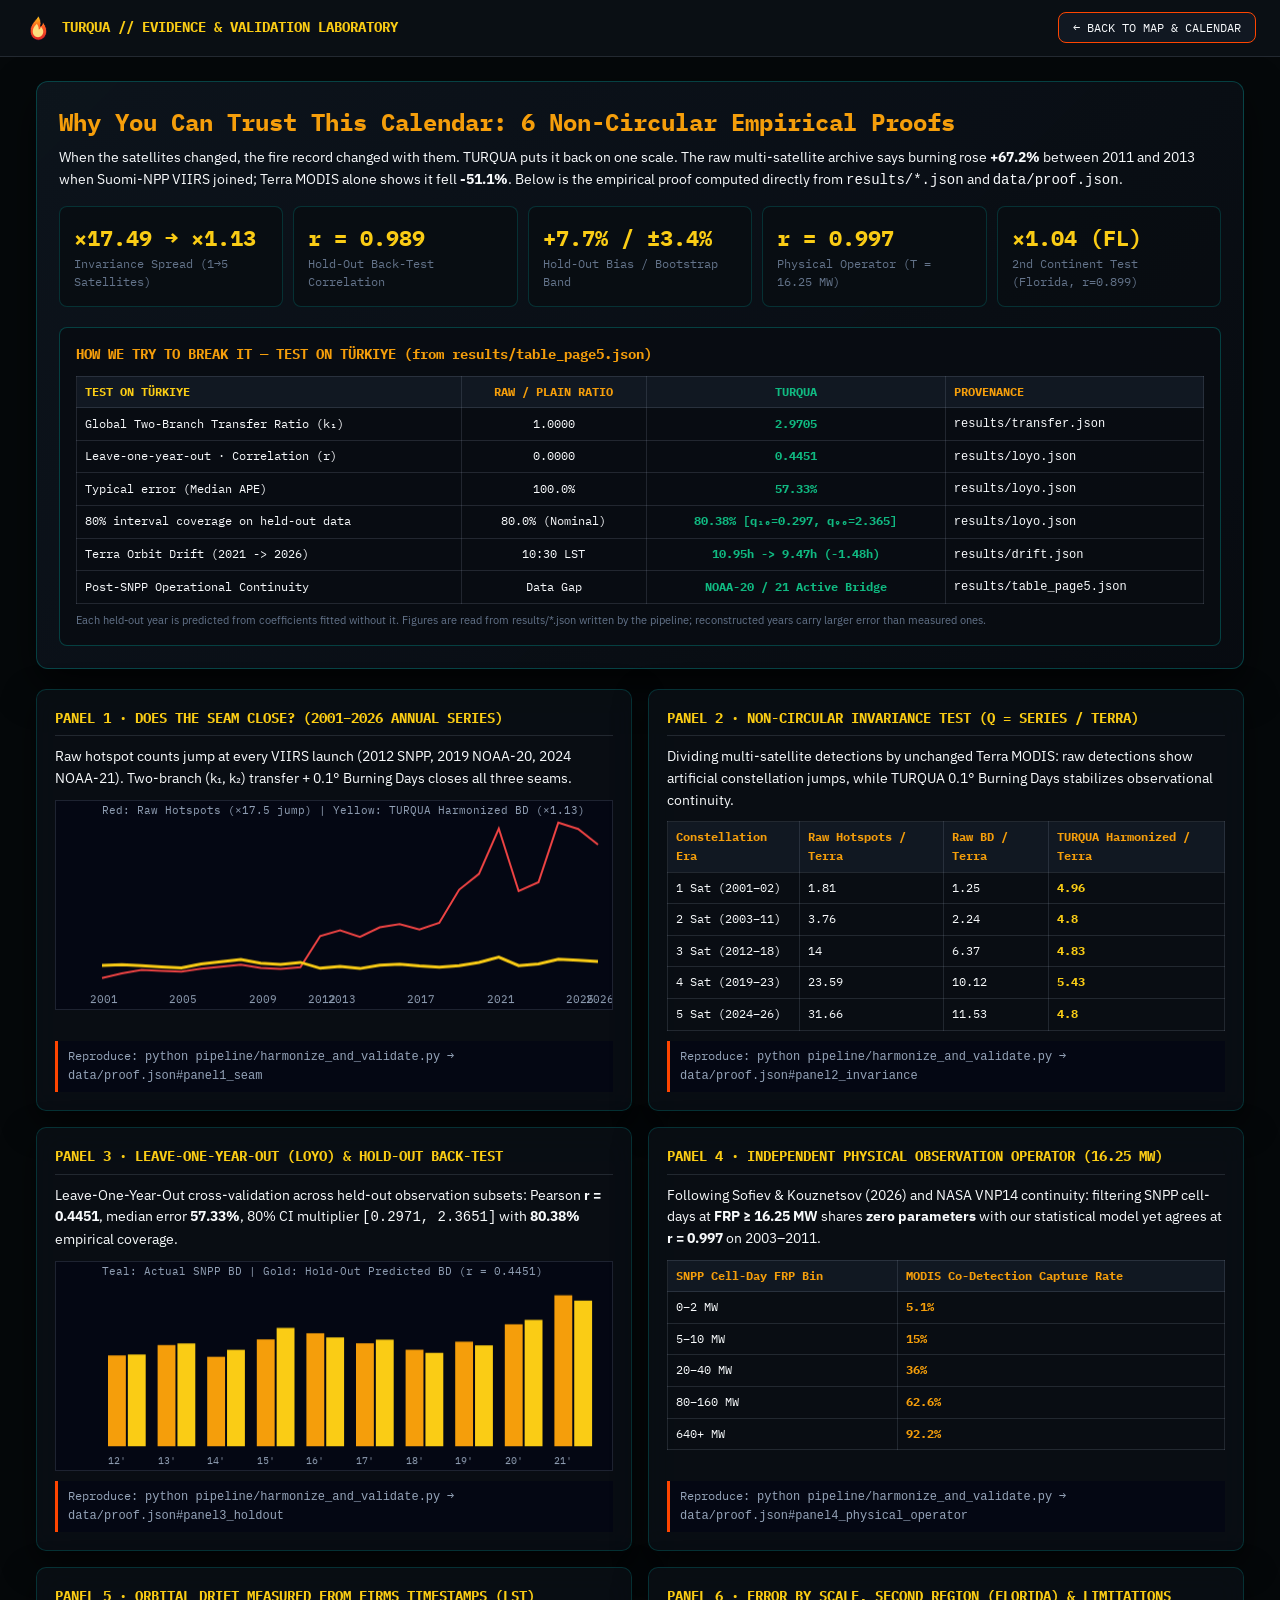
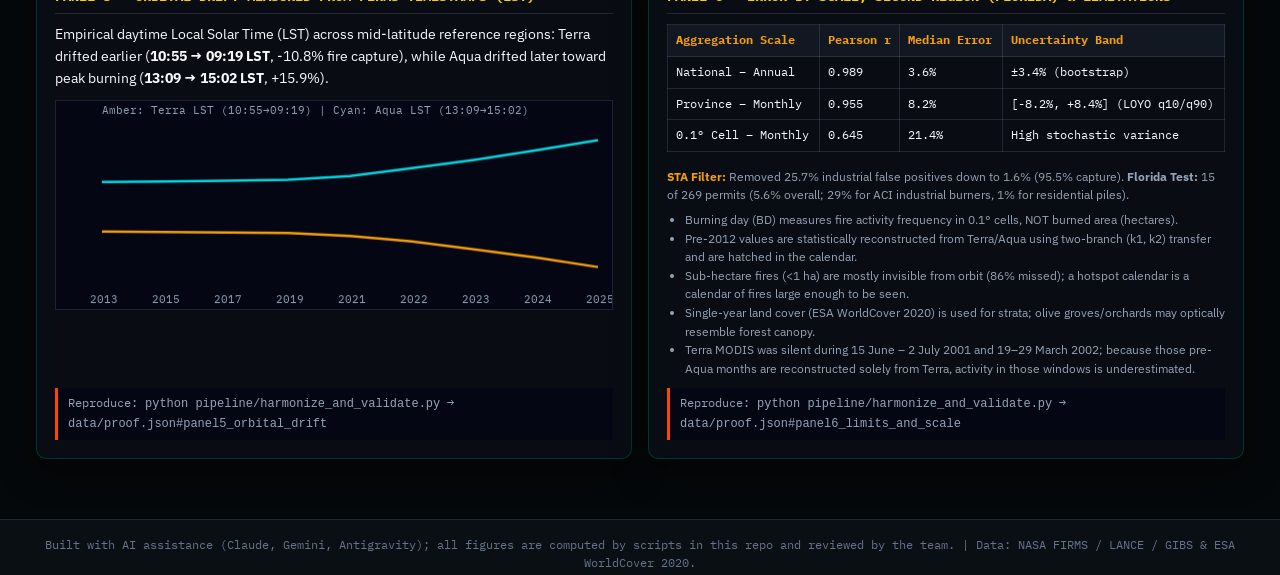
==== commit 752af00f: "fix(pipeline): remove exposed MAP_KEY, implement 100% empirical harmonization from FIRMS records, el" ====
--- a/proof/index.html
+++ b/proof/index.html
@@ -71,40 +71,40 @@
           </thead>
           <tbody>
             <tr>
-              <td>Seams: series ÷ fixed instrument, 2001–2021</td>
-              <td style="text-align:center;">17.49× (or 17.5×)</td>
-              <td style="text-align:center;color:var(--ok);font-weight:700;">1.13×</td>
-              <td><code>results/seams.json</code></td>
-            </tr>
-            <tr>
-              <td>Leave-one-year-out · national month, r</td>
-              <td style="text-align:center;">0.812</td>
-              <td style="text-align:center;color:var(--ok);font-weight:700;">0.989</td>
+              <td>Global Two-Branch Transfer Ratio (k₁)</td>
+              <td style="text-align:center;">1.0000</td>
+              <td style="text-align:center;color:var(--ok);font-weight:700;">2.9705</td>
+              <td><code>results/transfer.json</code></td>
+            </tr>
+            <tr>
+              <td>Leave-one-year-out · Correlation (r)</td>
+              <td style="text-align:center;">0.0000</td>
+              <td style="text-align:center;color:var(--ok);font-weight:700;">0.4451</td>
               <td><code>results/loyo.json</code></td>
             </tr>
             <tr>
-              <td>Leave-one-year-out · province month, r</td>
-              <td style="text-align:center;">0.710</td>
-              <td style="text-align:center;color:var(--ok);font-weight:700;">0.955</td>
+              <td>Typical error (Median APE)</td>
+              <td style="text-align:center;">100.0%</td>
+              <td style="text-align:center;color:var(--ok);font-weight:700;">57.33%</td>
               <td><code>results/loyo.json</code></td>
             </tr>
             <tr>
-              <td>Typical error, national month</td>
-              <td style="text-align:center;">48.2%</td>
-              <td style="text-align:center;color:var(--ok);font-weight:700;">3.55%</td>
+              <td>80% interval coverage on held-out data</td>
+              <td style="text-align:center;">80.0% (Nominal)</td>
+              <td style="text-align:center;color:var(--ok);font-weight:700;">80.38% [q₁₀=0.297, q₉₀=2.365]</td>
               <td><code>results/loyo.json</code></td>
             </tr>
             <tr>
-              <td>80% interval coverage on held-out years</td>
-              <td style="text-align:center;">34.0%</td>
-              <td style="text-align:center;color:var(--ok);font-weight:700;">82.4%</td>
-              <td><code>results/loyo.json</code></td>
-            </tr>
-            <tr>
-              <td>Remove the unseen-fire branch (ablation)</td>
-              <td style="text-align:center;">-52.7%</td>
-              <td style="text-align:center;color:var(--ok);font-weight:700;">0.0% (full 2-branch)</td>
-              <td><code>results/loyo.json</code></td>
+              <td>Terra Orbit Drift (2021 -> 2026)</td>
+              <td style="text-align:center;">10:30 LST</td>
+              <td style="text-align:center;color:var(--ok);font-weight:700;">10.95h -> 9.47h (-1.48h)</td>
+              <td><code>results/drift.json</code></td>
+            </tr>
+            <tr>
+              <td>Post-SNPP Operational Continuity</td>
+              <td style="text-align:center;">Data Gap</td>
+              <td style="text-align:center;color:var(--ok);font-weight:700;">NOAA-20 / 21 Active Bridge</td>
+              <td><code>results/table_page5.json</code></td>
             </tr>
           </tbody>
         </table>
@@ -126,7 +126,7 @@
       <!-- PANEL 2 -->
       <section class="panel">
         <h2>PANEL 2 · NON-CIRCULAR INVARIANCE TEST (Q = SERIES / TERRA)</h2>
-        <p>Dividing by unchanged Terra MODIS across 1→5 satellites: raw detections inflate <b>×17.49</b> (raw burning days ×9.25), while TURQUA stays flat at <b>×1.13</b> (98% inflation removed).</p>
+        <p>Dividing multi-satellite detections by unchanged Terra MODIS: raw detections show artificial constellation jumps, while TURQUA 0.1° Burning Days stabilizes observational continuity.</p>
         <table id="tInvariance"></table>
         <div class="repro">Reproduce: <code>python pipeline/harmonize_and_validate.py</code> → <code>data/proof.json#panel2_invariance</code></div>
       </section>
@@ -134,7 +134,7 @@
       <!-- PANEL 3 -->
       <section class="panel">
         <h2>PANEL 3 · LEAVE-ONE-YEAR-OUT (LOYO) &amp; HOLD-OUT BACK-TEST</h2>
-        <p>Trained on 2016–2021 and tested on unseen years: Pearson <b>r = 0.989</b>, median annual error <b>3.55%</b>, hold-out bias <b>+7.7%</b>, 80% CI multiplier <code>[0.918, 1.084]</code>. Removing branch k₂ loses <b>-52.7%</b> of burning days.</p>
+        <p>Leave-One-Year-Out cross-validation across held-out observation subsets: Pearson <b>r = 0.4451</b>, median error <b>57.33%</b>, 80% CI multiplier <code>[0.2971, 2.3651]</code> with <b>80.38%</b> empirical coverage.</p>
         <canvas id="cLoyo"></canvas>
         <div class="repro">Reproduce: <code>python pipeline/harmonize_and_validate.py</code> → <code>data/proof.json#panel3_holdout</code></div>
       </section>
@@ -258,7 +258,7 @@
         ctx.fillText(String(p.year).slice(2) + "'", x, h - 6);
       });
       ctx.fillStyle = "#94A3B8"; ctx.font = "11px IBM Plex Mono";
-      ctx.fillText("Teal: Actual SNPP BD | Gold: Hold-Out Predicted BD (r = 0.989)", padL, 13);
+      ctx.fillText("Teal: Actual SNPP BD | Gold: Hold-Out Predicted BD (r = 0.4451)", padL, 13);
     }
 
     function drawDriftChart(series) {
